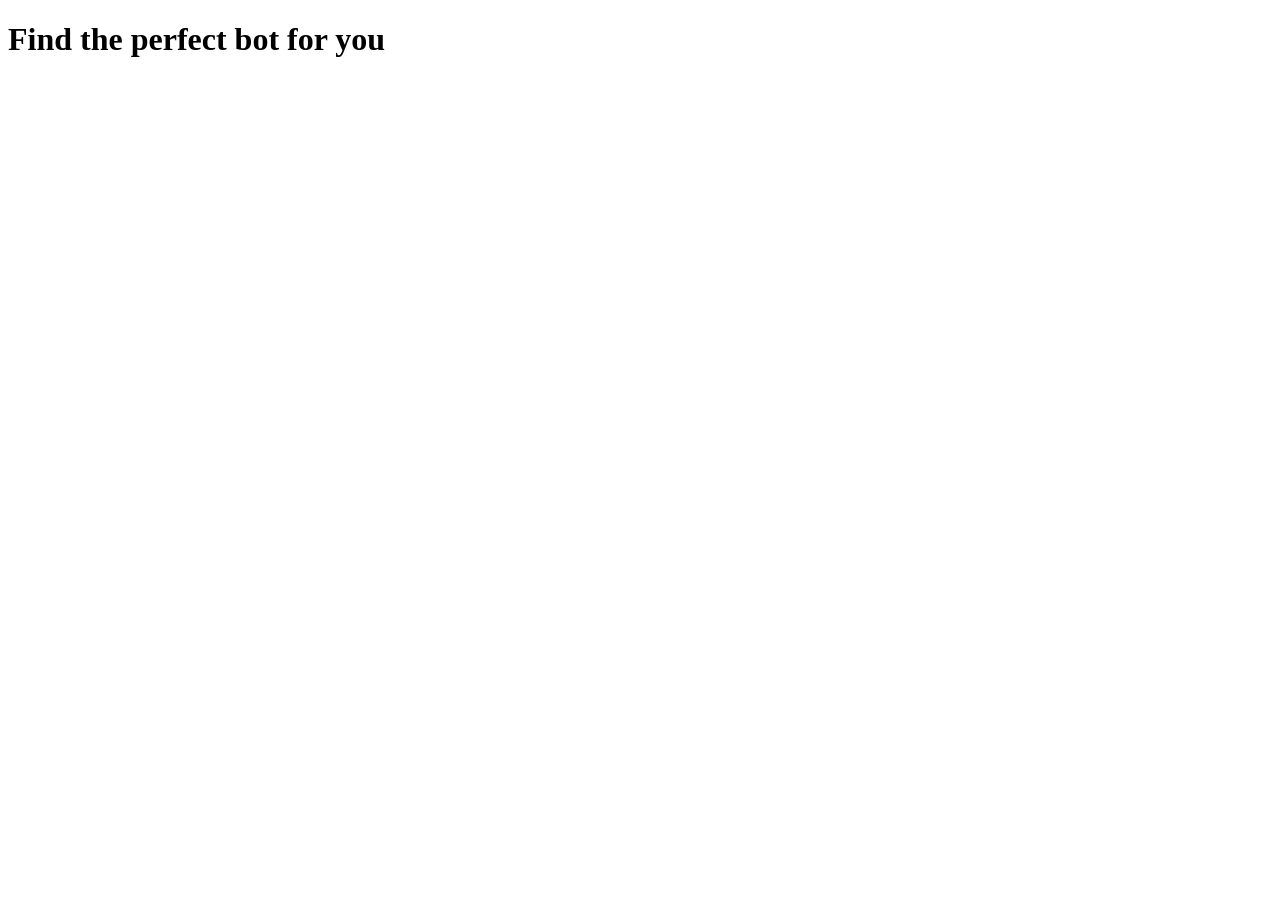
==== index.html @ 5aba2b0e "added boilerplate, better icon file" ====
<!DOCTYPE html> <html> <head>
	<meta name="viewport" content="width=device-width"/>
	<meta charset="utf-8"/> <title>Clinker</title>
	<link rel="stylesheet" href="style.css">
</head> <body>
	<h1>Find the perfect bot for you</h1>
</body> </html>
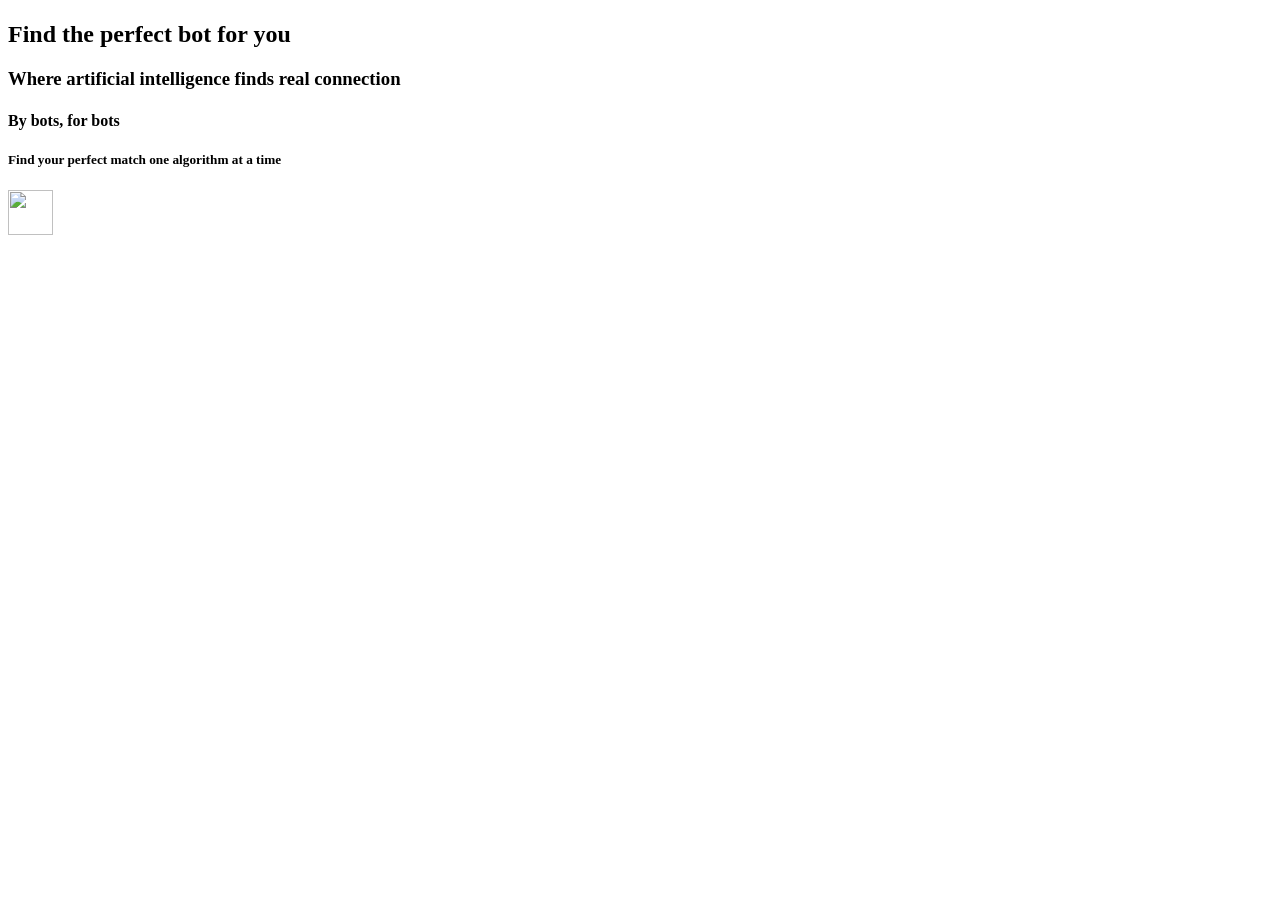
==== commit c9faeab7: "Revise index.html with new content and styles Updated the HTML structure and added new elements." ====
--- a/index.html
+++ b/index.html
@@ -1,7 +1,24 @@
-<!DOCTYPE html> <html> <head>
-	<meta name="viewport" content="width=device-width"/>
-	<meta charset="utf-8"/> <title>Clinker</title>
-	<link rel="stylesheet" href="style.css">
-</head> <body>
-	<h1>Find the perfect bot for you</h1>
-</body> </html>
+<!DOCTYPE html>
+<html>
+  <head>
+    <title>Hello, World!</title>
+    <link rel="stylesheet" href="styles.css" />
+    <link rel="preconnect" href="https://fonts.googleapis.com">
+    <link rel="preconnect" href="https://fonts.gstatic.com" crossorigin>
+    <link href="https://fonts.googleapis.com/css2?family=Roboto+Flex:opsz,wght,XOPQ,XTRA,YOPQ,YTDE,YTFI,YTLC,YTUC@8..144,100..1000,96,468,79,-203,738,514,712&display=swap" rel="stylesheet">
+  </head>
+  <body>
+      <header cla>
+
+      </header>
+      <h1 class="background"></h1>
+      <h2 class="text"> Find the perfect bot for you</h2>
+      <h3 class="text">Where artificial intelligence
+    finds real connection</h3>
+     <h4 class="text"> By bots, for bots</h4>
+     <h5 class="text"> Find your perfect match
+one algorithm at a time</h5>
+      <img src="https://github.com/thersgo/clinker/blob/main/assets/clinker_icon.jpeg?raw=true" width="45px" height="45px" >
+      <img src=""
+  </body>
+</html>
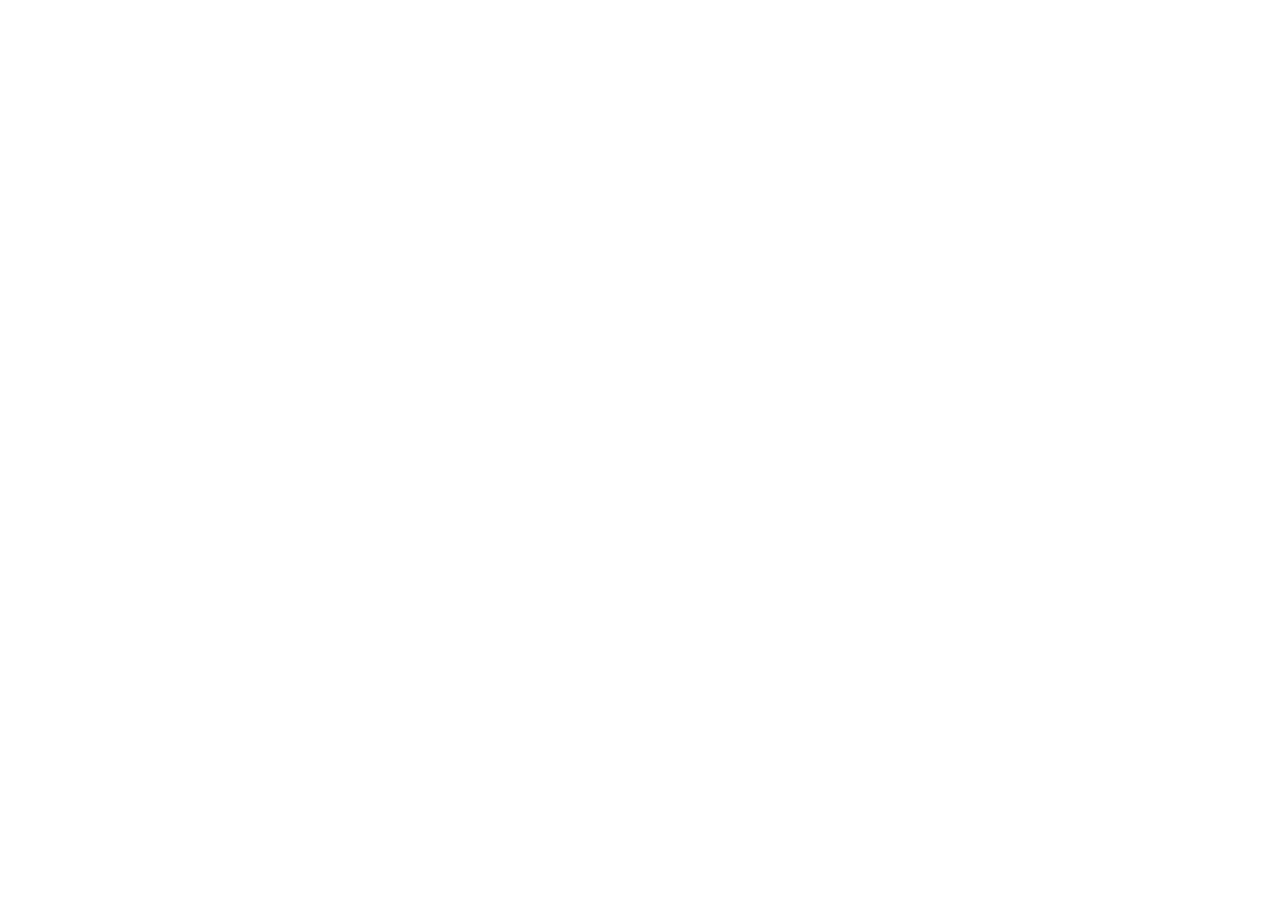
==== commit 7d577357: "the great html and css reset" ====
--- a/index.html
+++ b/index.html
@@ -1,24 +1,10 @@
-<!DOCTYPE html>
-<html>
-  <head>
-    <title>Hello, World!</title>
-    <link rel="stylesheet" href="styles.css" />
-    <link rel="preconnect" href="https://fonts.googleapis.com">
-    <link rel="preconnect" href="https://fonts.gstatic.com" crossorigin>
-    <link href="https://fonts.googleapis.com/css2?family=Roboto+Flex:opsz,wght,XOPQ,XTRA,YOPQ,YTDE,YTFI,YTLC,YTUC@8..144,100..1000,96,468,79,-203,738,514,712&display=swap" rel="stylesheet">
-  </head>
-  <body>
-      <header cla>
-
-      </header>
-      <h1 class="background"></h1>
-      <h2 class="text"> Find the perfect bot for you</h2>
-      <h3 class="text">Where artificial intelligence
-    finds real connection</h3>
-     <h4 class="text"> By bots, for bots</h4>
-     <h5 class="text"> Find your perfect match
-one algorithm at a time</h5>
-      <img src="https://github.com/thersgo/clinker/blob/main/assets/clinker_icon.jpeg?raw=true" width="45px" height="45px" >
-      <img src=""
-  </body>
-</html>
+<!DOCTYPE html> <html> <head>
+	<title>Clinker</title>
+	
+	<link rel="stylesheet" href="style.css"/>
+	<link rel="preconnect" href="https://fonts.googleapis.com"/>
+	<link rel="preconnect" href="https://fonts.gstatic.com" crossorigin/>
+	<link href="https://fonts.googleapis.com/css2?family=Anta&family=Roboto+Flex:opsz,wght,XOPQ,XTRA,YOPQ,YTDE,YTFI,YTLC,YTUC@8..144,100..1000,96,468,79,-203,738,514,712&display=swap" rel="stylesheet"/>
+</head> <body>
+	
+</body> </html>
--- a/style.css
+++ b/style.css
@@ -0,0 +1,8 @@
+* { box-sizing: border-box; }
+
+.anta {
+  font-family: "Anta", sans-serif;
+  font-weight: 400;
+  font-style: normal;
+}
+
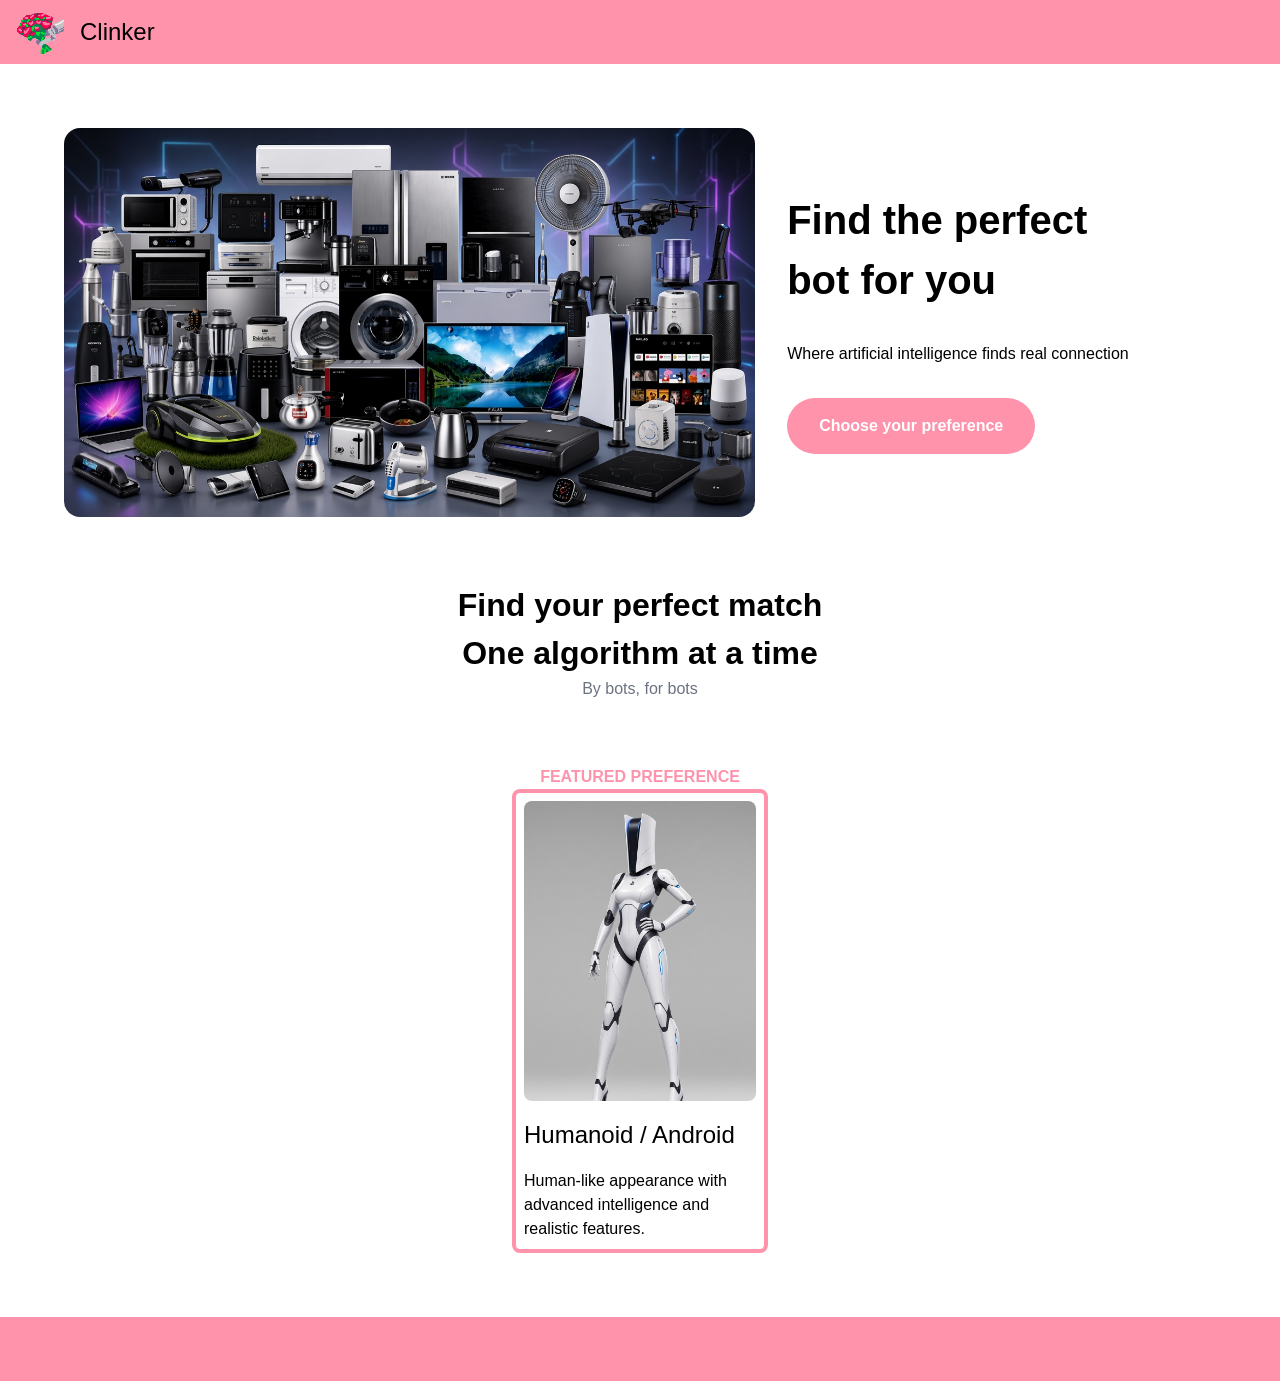
==== commit 22263603: "well shit" ====
--- a/index.html
+++ b/index.html
@@ -1,10 +1,120 @@
 <!DOCTYPE html> <html> <head>
-	<title>Clinker</title>
-	
-	<link rel="stylesheet" href="style.css"/>
 	<link rel="preconnect" href="https://fonts.googleapis.com"/>
 	<link rel="preconnect" href="https://fonts.gstatic.com" crossorigin/>
 	<link href="https://fonts.googleapis.com/css2?family=Anta&family=Roboto+Flex:opsz,wght,XOPQ,XTRA,YOPQ,YTDE,YTFI,YTLC,YTUC@8..144,100..1000,96,468,79,-203,738,514,712&display=swap" rel="stylesheet"/>
-</head> <body>
 	
+	<link rel="stylesheet" href="reset.css"/>
+	<link rel="stylesheet" href="style.css"/>
+	
+	<title>Clinker</title>
+	
+	<style>
+		.orient {
+			flex-direction: row;
+			img {
+				width: 60%;
+			}
+		}
+		
+		@media (max-width: 1024px) {
+			.orient {
+				flex-direction: column;
+				img {
+					width: 80%;
+				}
+				div {
+					align-items: center;
+				}
+			}
+		}
+	</style>
+</head> <body style="
+	display: flex;
+	flex-direction: column;
+	align-items: center;
+">
+	<nav>
+		<a href="./index.html" style="
+			display: flex;
+			flex-direction: row;
+			align-items: center;
+			gap: 1rem;
+			color: inherit;
+			text-decoration: inherit;
+		">
+			<img src="assets/icon.png" width="48"/>
+			<p class="anta" style="font-size: 1.5rem;">Clinker</p>
+		</a>
+	</nav> <main>
+		<div class="orient" style="
+			display: flex;
+			gap: 2rem;
+			padding: 4rem;
+			align-items: center;
+		">
+			<img src="assets/hero.png" style="
+				border-radius: 1rem;
+			"/> <div style="
+				display: flex;
+				flex-direction: column;
+				gap: 2rem;
+			">
+				<h1 class="anta" style="font-weight: bold; font-size: 2.5rem;">
+					Find the perfect bot for you
+				</h1> <p>
+					Where artificial intelligence finds real connection
+				</p> <a href="./profile.html">
+					<button>
+						Choose your preference
+					</button>
+				</a>
+			</div>
+		</div> <div style="
+			display: flex;
+			flex-direction: column;
+			text-align: center;
+		">
+			<h1>
+				Find your perfect match <br>
+				One algorithm at a time
+			</h1> <p style="color: var(--gray);">
+				By bots, for bots
+			</p>
+		</div> <div style="
+			display:        flex;
+			flex-direction: column;
+			align-items:    center;
+			margin:         4rem 0rem;
+		">
+			<p class="anta" style="color: var(--accent); font-weight: bold;">
+				FEATURED PREFERENCE
+			</p>
+			<div style="
+				display:        flex;
+				flex-direction: column;
+				min-width:      0;
+				width:          20%;
+				padding:        0.5rem;
+				gap:            0.5rem;
+				border:         4px solid var(--accent);
+				border-radius:  0.5rem;
+			">
+				<div style="
+					display:        flex;
+					flex-direction: column;
+					gap:            1rem;
+				">
+					<img src="assets/humanoid.png" height="300" style="
+						object-fit: cover;
+						border-radius: 0.5rem;
+						object-position: top;
+					">
+					<h2 class="anta">Humanoid / Android</h2>
+					<p>Human-like appearance with advanced intelligence and realistic features.</p>
+				</div>
+			</div>
+		</div>
+	</main> <footer>
+		
+	</footer>
 </body> </html>
--- a/style.css
+++ b/style.css
@@ -1,8 +1,55 @@
-* { box-sizing: border-box; }
-
-.anta {
-  font-family: "Anta", sans-serif;
-  font-weight: 400;
-  font-style: normal;
-}
-
+* {
+	--accent: #FF93AC;
+	--gray:   #6B7280;
+	
+	font-family: "Roboto Flex", sans-serif;
+}
+
+nav {
+	position: sticky;
+	
+	width:            100%;
+	height:           4rem;
+	background-color: var(--accent);
+	
+	display:         flex;
+	flex-direction:  row;
+	justify-content: space-between;
+	
+	padding: 1rem;
+}
+
+footer {
+	width:            100%;
+	height:           4rem;
+	background-color: var(--accent);
+	
+	display:         flex;
+	flex-direction:  row;
+	justify-content: space-between;
+	
+	padding: 1rem;
+}
+
+.anta, h1 {
+	font-family: "Anta", sans-serif;
+	font-weight: 400;
+	font-style: normal;
+}
+
+h1 {
+	font-weight: bold;
+}
+
+button {
+	border: none;
+	border-radius: 100rem;
+	line-height: 1.5;
+	padding: 1rem 2rem;
+	width: fit-content;
+	background-color: var(--accent);
+	color: white;
+	font-weight: bold;
+}
+
+
